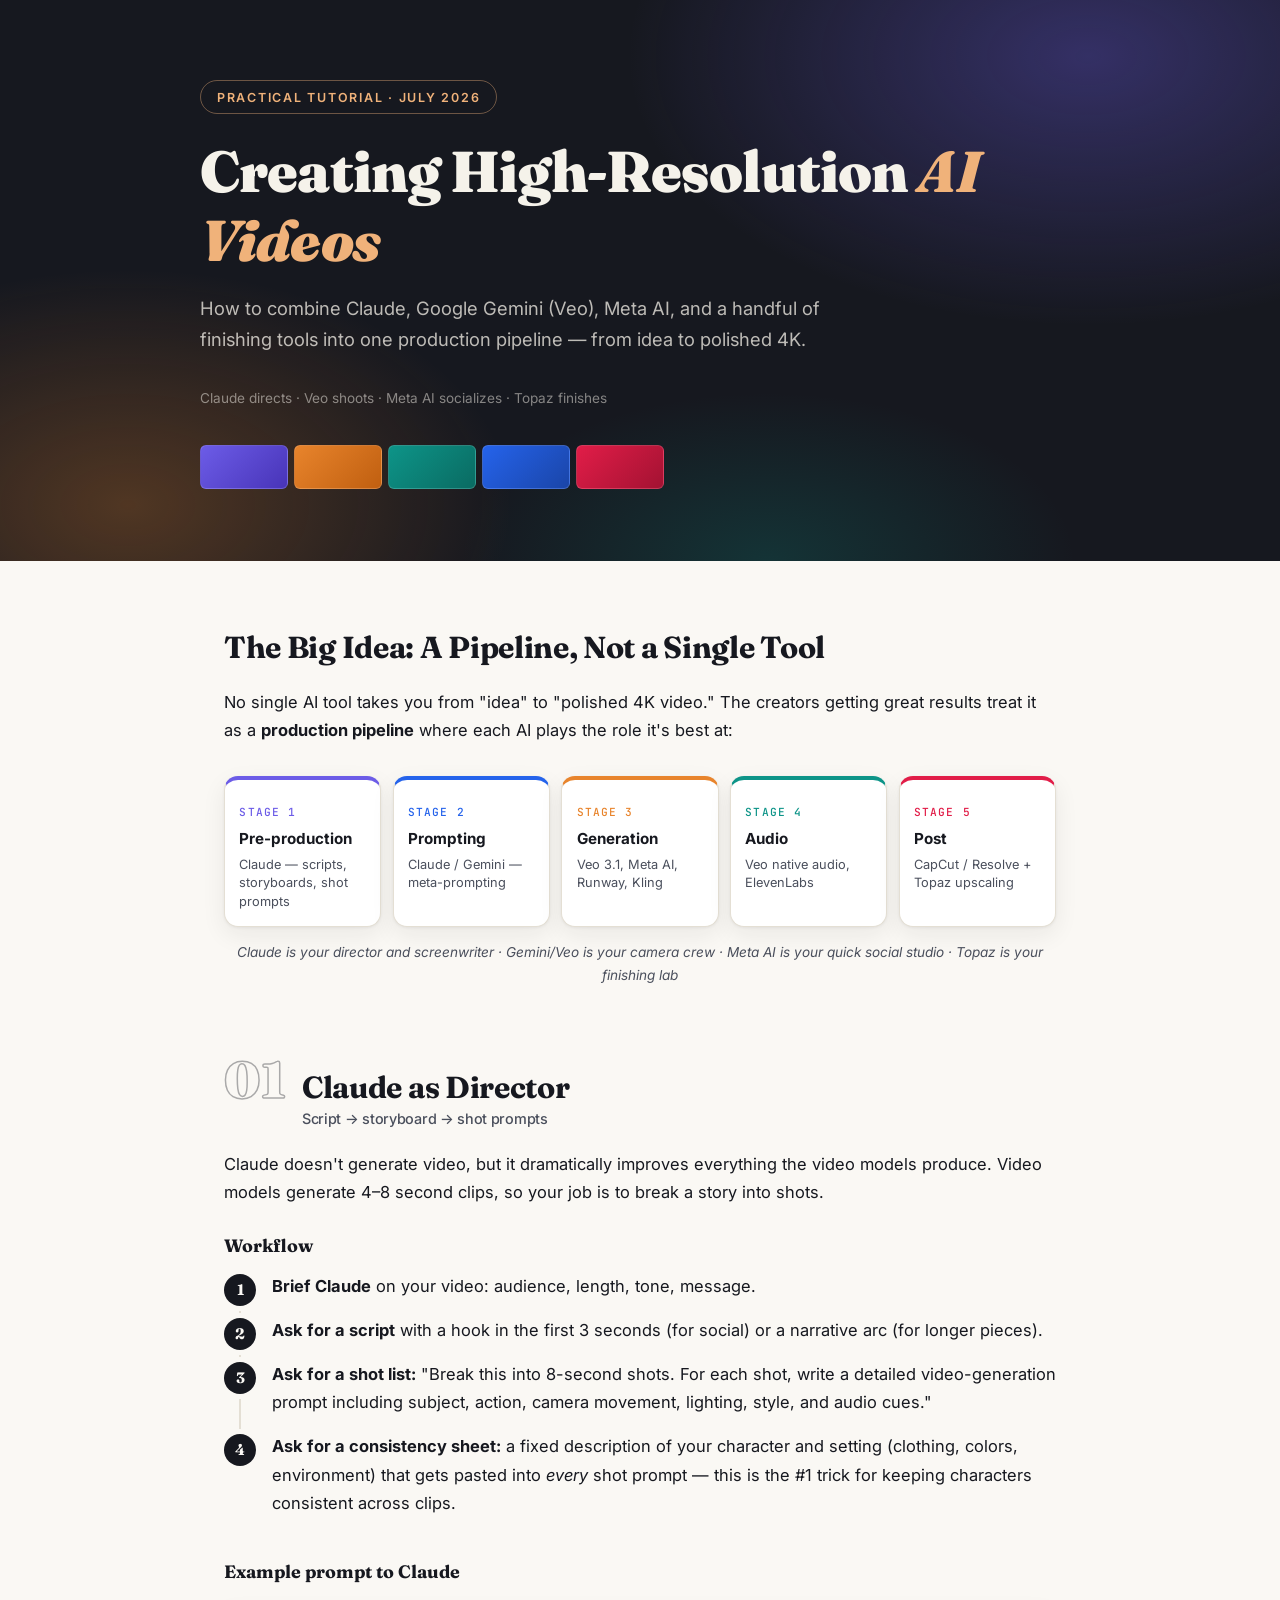
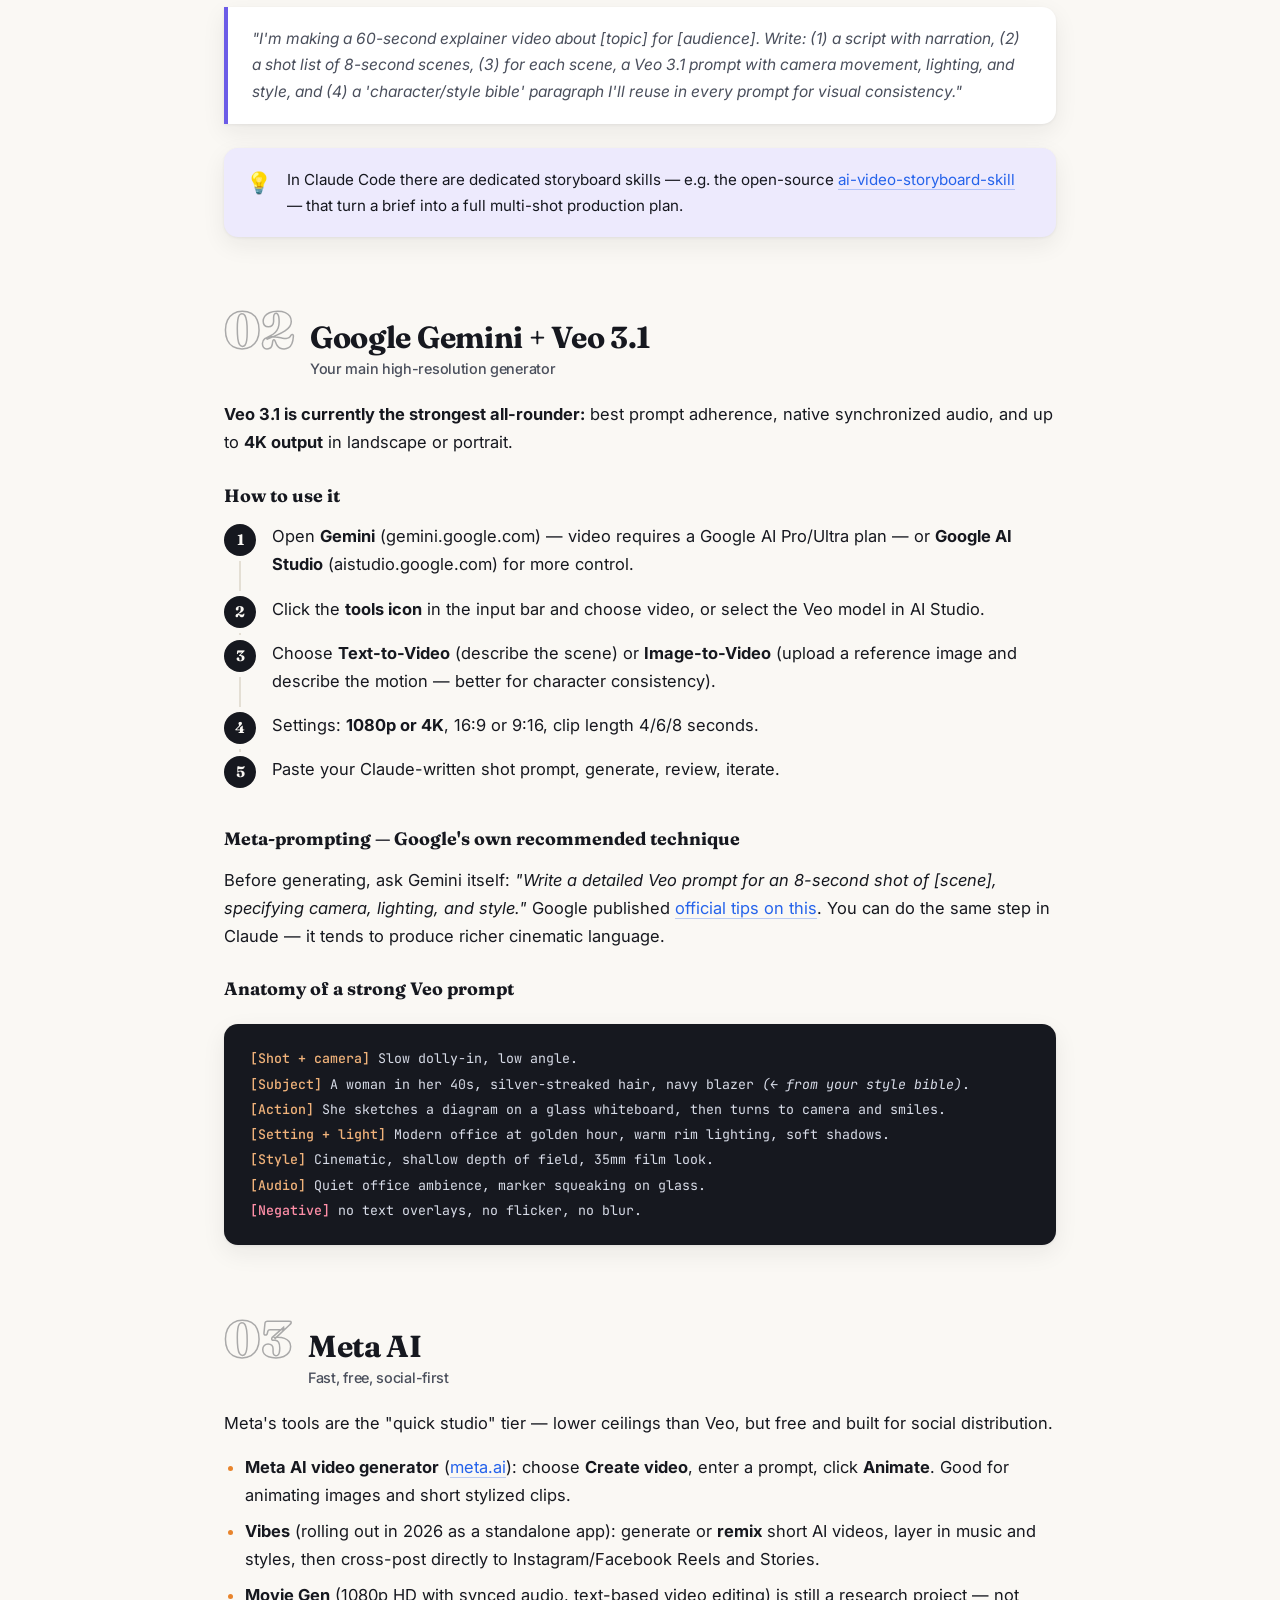
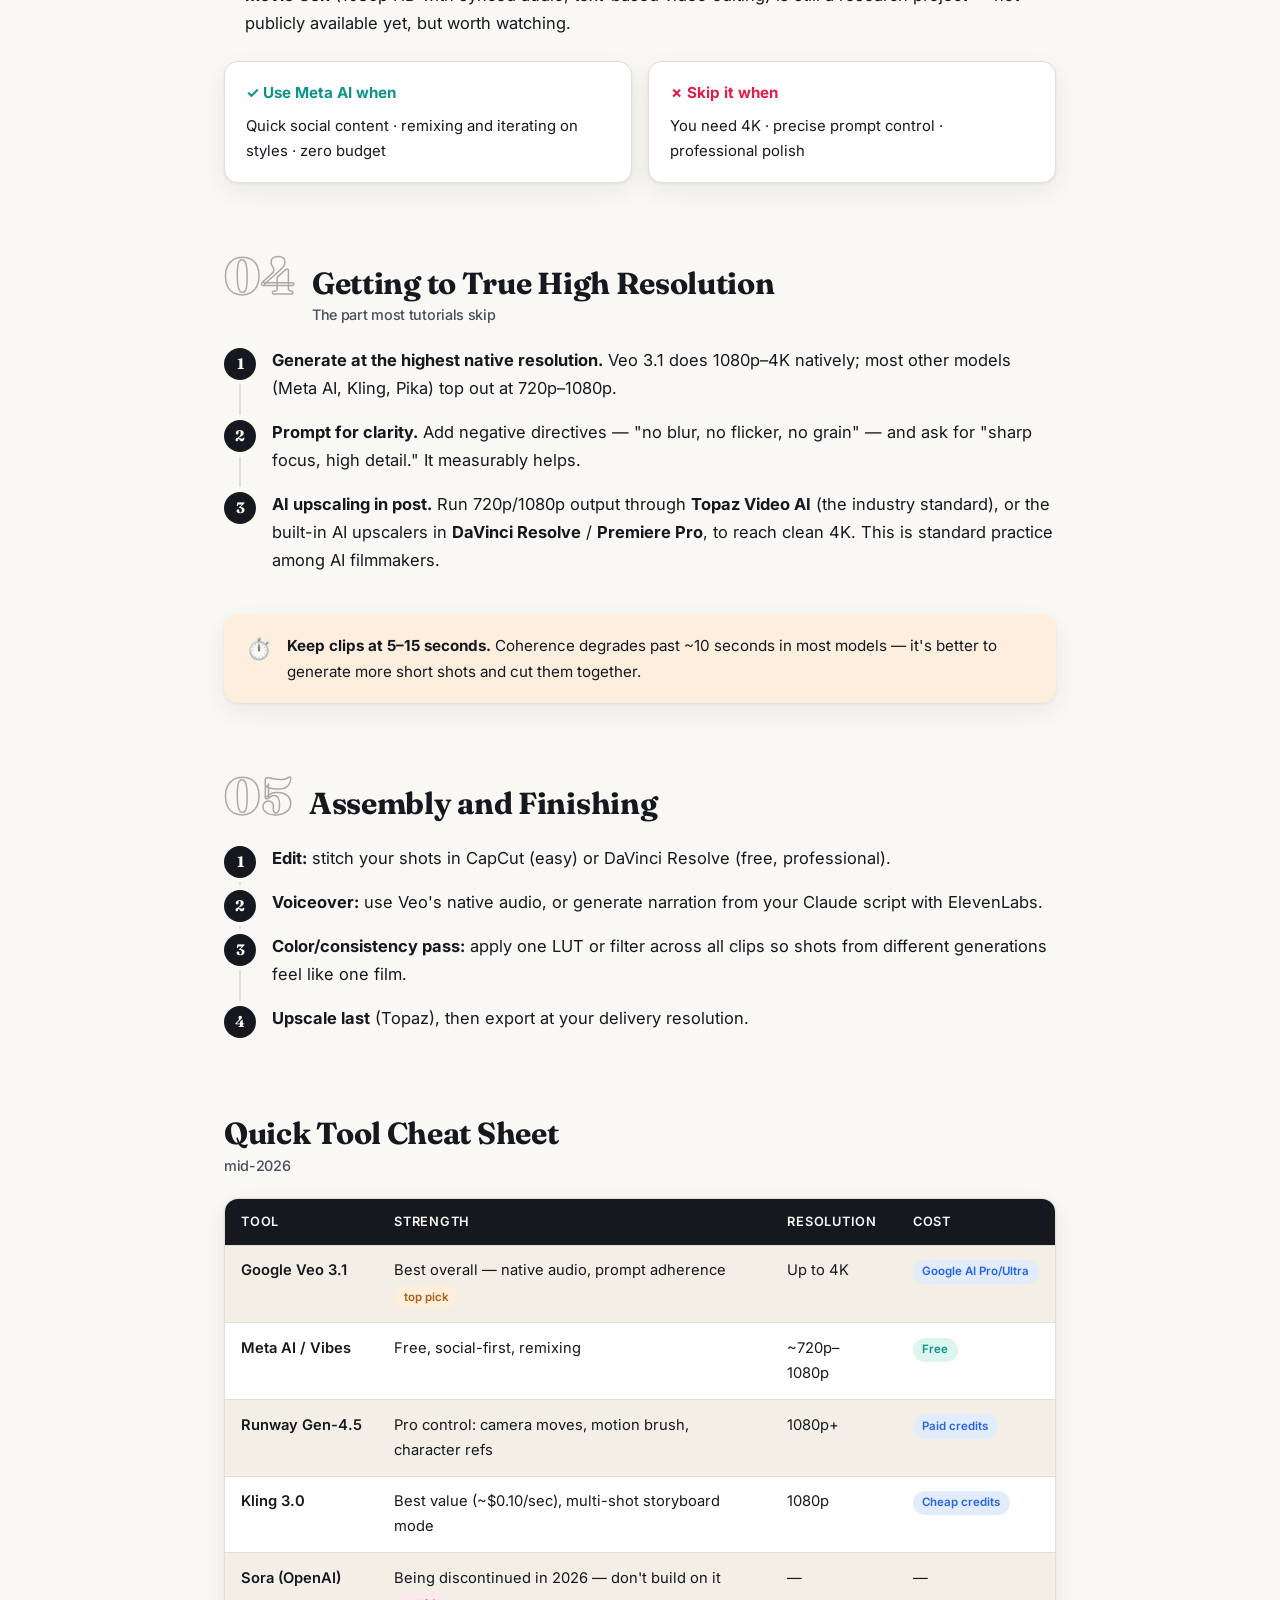
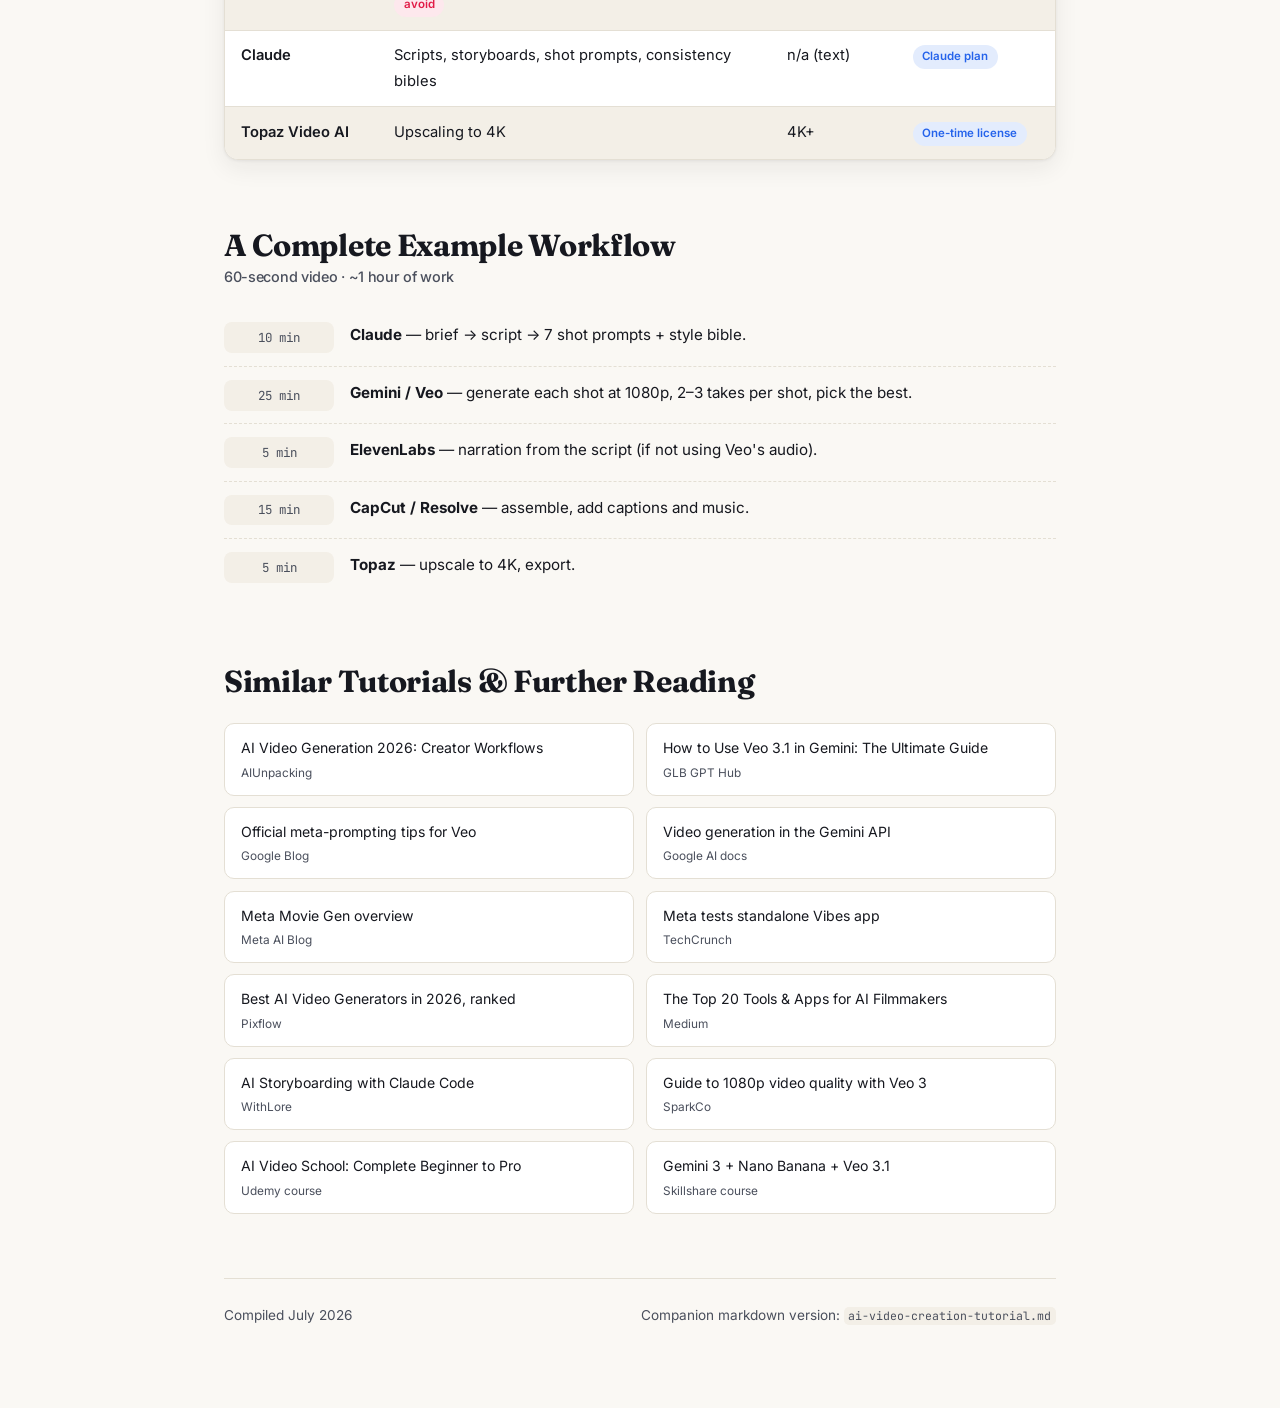
==== index.html @ 23eff568 "docs: add AI video creation tutorial site (styled HTML + markdown) Co-Authored-By: Claude Fable 5 <n" ====
<!DOCTYPE html>
<html lang="en">
<head>
<meta charset="UTF-8">
<meta name="viewport" content="width=device-width, initial-scale=1.0">
<title>Creating High-Resolution AI Videos — A Practical Tutorial</title>
<link rel="preconnect" href="https://fonts.googleapis.com">
<link rel="preconnect" href="https://fonts.gstatic.com" crossorigin>
<link href="https://fonts.googleapis.com/css2?family=Fraunces:opsz,wght@9..144,600;9..144,700;9..144,900&family=Inter:wght@400;500;600;700&family=JetBrains+Mono:wght@400;500&display=swap" rel="stylesheet">
<style>
  :root {
    --ink: #16181f;
    --ink-soft: #4a4f5c;
    --paper: #faf8f4;
    --paper-warm: #f3efe7;
    --card: #ffffff;
    --line: #e4dfd4;
    --amber: #e8842c;
    --amber-soft: #fdeedd;
    --violet: #6c5ce7;
    --violet-soft: #edeafd;
    --teal: #0d9488;
    --teal-soft: #dcf5f1;
    --rose: #e11d48;
    --rose-soft: #fde8ed;
    --blue: #2563eb;
    --blue-soft: #e3ecfd;
    --radius: 14px;
    --shadow: 0 1px 3px rgba(22,24,31,.06), 0 8px 24px rgba(22,24,31,.07);
  }
  * { box-sizing: border-box; }
  html { scroll-behavior: smooth; }
  body {
    margin: 0;
    font-family: "Inter", system-ui, sans-serif;
    background: var(--paper);
    color: var(--ink);
    line-height: 1.7;
    font-size: 16.5px;
  }
  h1, h2, h3 { font-family: "Fraunces", Georgia, serif; line-height: 1.2; }
  a { color: var(--blue); text-decoration: none; border-bottom: 1px solid rgba(37,99,235,.3); }
  a:hover { border-bottom-color: var(--blue); }

  /* ── Hero ─────────────────────────────── */
  .hero {
    background: var(--ink);
    color: #f5f2ea;
    padding: 5rem 1.5rem 4.5rem;
    position: relative;
    overflow: hidden;
  }
  .hero::before {
    content: "";
    position: absolute; inset: 0;
    background:
      radial-gradient(ellipse 60% 80% at 85% 10%, rgba(108,92,231,.35), transparent 60%),
      radial-gradient(ellipse 50% 70% at 10% 90%, rgba(232,132,44,.28), transparent 60%),
      radial-gradient(ellipse 40% 50% at 60% 100%, rgba(13,148,136,.22), transparent 60%);
  }
  .hero-inner { max-width: 880px; margin: 0 auto; position: relative; }
  .hero .kicker {
    display: inline-block;
    font-size: .78rem; font-weight: 600; letter-spacing: .14em; text-transform: uppercase;
    color: #f0b27a;
    border: 1px solid rgba(240,178,122,.4);
    border-radius: 999px;
    padding: .35rem 1rem;
    margin-bottom: 1.4rem;
  }
  .hero h1 {
    font-size: clamp(2.3rem, 5.5vw, 3.6rem);
    font-weight: 900;
    margin: 0 0 1.1rem;
    letter-spacing: -.015em;
  }
  .hero h1 em { font-style: italic; color: #f0b27a; }
  .hero .lede {
    font-size: 1.15rem;
    color: rgba(245,242,234,.75);
    max-width: 620px;
    margin: 0 0 2rem;
  }
  .hero .meta { font-size: .85rem; color: rgba(245,242,234,.5); }

  /* film strip decoration */
  .filmstrip {
    display: flex; gap: 6px; margin-top: 2.2rem;
  }
  .filmstrip span {
    height: 44px; flex: 1; max-width: 88px; border-radius: 6px;
    border: 1px solid rgba(255,255,255,.15);
  }
  .filmstrip span:nth-child(1) { background: linear-gradient(135deg,#6c5ce7,#4834b8); }
  .filmstrip span:nth-child(2) { background: linear-gradient(135deg,#e8842c,#c05f10); }
  .filmstrip span:nth-child(3) { background: linear-gradient(135deg,#0d9488,#0a6b62); }
  .filmstrip span:nth-child(4) { background: linear-gradient(135deg,#2563eb,#1a45a8); }
  .filmstrip span:nth-child(5) { background: linear-gradient(135deg,#e11d48,#a31232); }

  /* ── Layout ───────────────────────────── */
  .container { max-width: 880px; margin: 0 auto; padding: 0 1.5rem 5rem; }
  section { margin-top: 4.2rem; }

  .section-head { display: flex; align-items: baseline; gap: 1rem; margin-bottom: 1.4rem; }
  .stage-num {
    font-family: "Fraunces", serif;
    font-size: 3.2rem; font-weight: 900; line-height: 1;
    -webkit-text-stroke: 1.5px var(--ink);
    color: transparent;
    opacity: .35;
    flex-shrink: 0;
  }
  h2 { font-size: clamp(1.5rem, 3vw, 1.9rem); font-weight: 700; margin: 0; letter-spacing: -.01em; }
  h2 .tagline { display: block; font-family: "Inter"; font-size: .9rem; font-weight: 500; color: var(--ink-soft); margin-top: .3rem; }
  h3 { font-size: 1.12rem; font-weight: 700; margin: 1.8rem 0 .6rem; }

  /* ── Pipeline diagram ─────────────────── */
  .pipeline {
    display: grid;
    grid-template-columns: repeat(5, 1fr);
    gap: .7rem;
    margin: 2rem 0 .8rem;
  }
  .pipe-step {
    background: var(--card);
    border: 1px solid var(--line);
    border-radius: var(--radius);
    padding: 1rem .9rem .9rem;
    box-shadow: var(--shadow);
    position: relative;
    border-top: 4px solid var(--c, var(--violet));
  }
  .pipe-step .n {
    font-family: "JetBrains Mono", monospace;
    font-size: .7rem; font-weight: 500;
    color: var(--c); letter-spacing: .1em;
  }
  .pipe-step .t { font-weight: 700; font-size: .95rem; margin: .15rem 0 .25rem; }
  .pipe-step .d { font-size: .8rem; color: var(--ink-soft); line-height: 1.45; }
  .pipe-caption { text-align: center; font-size: .85rem; color: var(--ink-soft); font-style: italic; }
  @media (max-width: 720px) { .pipeline { grid-template-columns: 1fr 1fr; } }

  /* ── Cards & callouts ─────────────────── */
  .callout {
    border-radius: var(--radius);
    padding: 1.15rem 1.4rem;
    margin: 1.5rem 0;
    display: flex; gap: .9rem;
    box-shadow: var(--shadow);
  }
  .callout .icon { font-size: 1.3rem; line-height: 1.5; }
  .callout p { margin: 0; font-size: .95rem; }
  .callout.tip   { background: var(--amber-soft); }
  .callout.warn  { background: var(--rose-soft); }
  .callout.idea  { background: var(--violet-soft); }

  blockquote {
    margin: 1.5rem 0;
    padding: 1.2rem 1.5rem;
    background: var(--card);
    border-left: 4px solid var(--violet);
    border-radius: 0 var(--radius) var(--radius) 0;
    box-shadow: var(--shadow);
    font-style: italic;
    color: var(--ink-soft);
    font-size: .97rem;
  }

  ol.steps { counter-reset: step; list-style: none; padding: 0; margin: 1rem 0; }
  ol.steps > li {
    counter-increment: step;
    position: relative;
    padding: 0 0 1rem 3rem;
    margin: 0;
  }
  ol.steps > li::before {
    content: counter(step);
    position: absolute; left: 0; top: .1rem;
    width: 2rem; height: 2rem;
    border-radius: 50%;
    background: var(--ink); color: var(--paper);
    font-family: "Fraunces", serif; font-weight: 700; font-size: .95rem;
    display: flex; align-items: center; justify-content: center;
  }
  ol.steps > li:not(:last-child)::after {
    content: "";
    position: absolute; left: calc(1rem - 1px); top: 2.4rem; bottom: .2rem;
    width: 2px; background: var(--line);
  }

  ul { padding-left: 1.3rem; }
  ul li { margin-bottom: .5rem; }
  li::marker { color: var(--amber); }

  /* ── Prompt anatomy block ─────────────── */
  .prompt-block {
    background: var(--ink);
    border-radius: var(--radius);
    padding: 1.4rem 1.6rem;
    margin: 1.5rem 0;
    box-shadow: var(--shadow);
    overflow-x: auto;
  }
  .prompt-block .row {
    font-family: "JetBrains Mono", monospace;
    font-size: .83rem;
    line-height: 1.9;
    color: #d8dce8;
    white-space: nowrap;
  }
  .prompt-block .label { color: #f0b27a; font-weight: 500; }
  .prompt-block .neg .label { color: #ff8fa8; }

  /* ── Tables ───────────────────────────── */
  .table-wrap {
    background: var(--card);
    border: 1px solid var(--line);
    border-radius: var(--radius);
    box-shadow: var(--shadow);
    overflow: hidden;
    overflow-x: auto;
    margin: 1.5rem 0;
  }
  table { width: 100%; border-collapse: collapse; font-size: .92rem; }
  th {
    background: var(--ink); color: var(--paper);
    text-align: left; padding: .75rem 1rem;
    font-weight: 600; font-size: .8rem;
    letter-spacing: .06em; text-transform: uppercase;
  }
  td { padding: .8rem 1rem; border-top: 1px solid var(--line); vertical-align: top; }
  tr:nth-child(even) td { background: var(--paper-warm); }
  td.tool { font-weight: 600; white-space: nowrap; }
  .badge {
    display: inline-block;
    font-size: .72rem; font-weight: 600;
    padding: .15rem .6rem; border-radius: 999px;
    white-space: nowrap;
  }
  .badge.free  { background: var(--teal-soft); color: var(--teal); }
  .badge.paid  { background: var(--blue-soft); color: var(--blue); }
  .badge.warn  { background: var(--rose-soft); color: var(--rose); }
  .badge.hero-b{ background: var(--amber-soft); color: #b05e12; }

  /* ── Two-column when/when-not ─────────── */
  .split { display: grid; grid-template-columns: 1fr 1fr; gap: 1rem; margin: 1.5rem 0; }
  .split .half {
    background: var(--card); border: 1px solid var(--line);
    border-radius: var(--radius); padding: 1.1rem 1.3rem;
    box-shadow: var(--shadow); font-size: .93rem;
  }
  .split .half h4 { margin: 0 0 .5rem; font-size: .95rem; }
  .split .yes h4 { color: var(--teal); }
  .split .no h4 { color: var(--rose); }
  @media (max-width: 600px) { .split { grid-template-columns: 1fr; } }

  /* ── Timeline (example workflow) ──────── */
  .timeline { margin: 1.5rem 0; }
  .timeline .t-row {
    display: grid; grid-template-columns: 110px 1fr; gap: 1rem;
    align-items: start;
    padding: .8rem 0;
    border-bottom: 1px dashed var(--line);
  }
  .timeline .t-row:last-child { border-bottom: none; }
  .timeline .t-time {
    font-family: "JetBrains Mono", monospace;
    font-size: .78rem; color: var(--ink-soft);
    background: var(--paper-warm);
    border-radius: 8px; padding: .3rem .6rem;
    text-align: center;
  }
  .timeline .t-body strong { color: var(--ink); }
  .timeline .t-body { font-size: .95rem; }

  /* ── Reading list ─────────────────────── */
  .reading { display: grid; grid-template-columns: 1fr 1fr; gap: .7rem; padding: 0; list-style: none; margin: 1.5rem 0 0; }
  .reading li { margin: 0; }
  .reading a {
    display: block;
    background: var(--card); border: 1px solid var(--line);
    border-radius: 10px; padding: .75rem 1rem;
    font-size: .88rem; color: var(--ink);
    border-bottom: 1px solid var(--line);
    transition: border-color .15s, transform .15s;
  }
  .reading a:hover { border-color: var(--amber); transform: translateY(-1px); }
  .reading a .src { display: block; font-size: .74rem; color: var(--ink-soft); margin-top: .15rem; }
  @media (max-width: 600px) { .reading { grid-template-columns: 1fr; } }

  footer {
    margin-top: 4rem; padding-top: 1.6rem;
    border-top: 1px solid var(--line);
    font-size: .85rem; color: var(--ink-soft);
    display: flex; justify-content: space-between; flex-wrap: wrap; gap: .5rem;
  }
  code { font-family: "JetBrains Mono", monospace; font-size: .85em; background: var(--paper-warm); padding: .1em .4em; border-radius: 5px; }
</style>
</head>
<body>

<header class="hero">
  <div class="hero-inner">
    <span class="kicker">Practical Tutorial · July 2026</span>
    <h1>Creating High-Resolution <em>AI Videos</em></h1>
    <p class="lede">How to combine Claude, Google Gemini (Veo), Meta AI, and a handful of finishing tools into one production pipeline — from idea to polished 4K.</p>
    <p class="meta">Claude directs · Veo shoots · Meta AI socializes · Topaz finishes</p>
    <div class="filmstrip" aria-hidden="true"><span></span><span></span><span></span><span></span><span></span></div>
  </div>
</header>

<div class="container">

<section>
  <div class="section-head">
    <h2>The Big Idea: A Pipeline, Not a Single Tool</h2>
  </div>
  <p>No single AI tool takes you from "idea" to "polished 4K video." The creators getting great results treat it as a <strong>production pipeline</strong> where each AI plays the role it's best at:</p>

  <div class="pipeline">
    <div class="pipe-step" style="--c:var(--violet)">
      <span class="n">STAGE 1</span>
      <div class="t">Pre-production</div>
      <div class="d">Claude — scripts, storyboards, shot prompts</div>
    </div>
    <div class="pipe-step" style="--c:var(--blue)">
      <span class="n">STAGE 2</span>
      <div class="t">Prompting</div>
      <div class="d">Claude / Gemini — meta-prompting</div>
    </div>
    <div class="pipe-step" style="--c:var(--amber)">
      <span class="n">STAGE 3</span>
      <div class="t">Generation</div>
      <div class="d">Veo 3.1, Meta AI, Runway, Kling</div>
    </div>
    <div class="pipe-step" style="--c:var(--teal)">
      <span class="n">STAGE 4</span>
      <div class="t">Audio</div>
      <div class="d">Veo native audio, ElevenLabs</div>
    </div>
    <div class="pipe-step" style="--c:var(--rose)">
      <span class="n">STAGE 5</span>
      <div class="t">Post</div>
      <div class="d">CapCut / Resolve + Topaz upscaling</div>
    </div>
  </div>
  <p class="pipe-caption">Claude is your director and screenwriter · Gemini/Veo is your camera crew · Meta AI is your quick social studio · Topaz is your finishing lab</p>
</section>

<section>
  <div class="section-head">
    <span class="stage-num">01</span>
    <h2>Claude as Director
      <span class="tagline">Script → storyboard → shot prompts</span>
    </h2>
  </div>
  <p>Claude doesn't generate video, but it dramatically improves everything the video models produce. Video models generate 4–8&nbsp;second clips, so your job is to break a story into shots.</p>

  <h3>Workflow</h3>
  <ol class="steps">
    <li><strong>Brief Claude</strong> on your video: audience, length, tone, message.</li>
    <li><strong>Ask for a script</strong> with a hook in the first 3 seconds (for social) or a narrative arc (for longer pieces).</li>
    <li><strong>Ask for a shot list:</strong> "Break this into 8-second shots. For each shot, write a detailed video-generation prompt including subject, action, camera movement, lighting, style, and audio cues."</li>
    <li><strong>Ask for a consistency sheet:</strong> a fixed description of your character and setting (clothing, colors, environment) that gets pasted into <em>every</em> shot prompt — this is the #1 trick for keeping characters consistent across clips.</li>
  </ol>

  <h3>Example prompt to Claude</h3>
  <blockquote>"I'm making a 60-second explainer video about [topic] for [audience]. Write: (1) a script with narration, (2) a shot list of 8-second scenes, (3) for each scene, a Veo 3.1 prompt with camera movement, lighting, and style, and (4) a 'character/style bible' paragraph I'll reuse in every prompt for visual consistency."</blockquote>

  <div class="callout idea">
    <span class="icon">💡</span>
    <p>In Claude Code there are dedicated storyboard skills — e.g. the open-source <a href="https://github.com/aicontentskills/ai-video-storyboard-skill">ai-video-storyboard-skill</a> — that turn a brief into a full multi-shot production plan.</p>
  </div>
</section>

<section>
  <div class="section-head">
    <span class="stage-num">02</span>
    <h2>Google Gemini + Veo&nbsp;3.1
      <span class="tagline">Your main high-resolution generator</span>
    </h2>
  </div>
  <p><strong>Veo 3.1 is currently the strongest all-rounder:</strong> best prompt adherence, native synchronized audio, and up to <strong>4K output</strong> in landscape or portrait.</p>

  <h3>How to use it</h3>
  <ol class="steps">
    <li>Open <strong>Gemini</strong> (gemini.google.com) — video requires a Google AI Pro/Ultra plan — or <strong>Google AI Studio</strong> (aistudio.google.com) for more control.</li>
    <li>Click the <strong>tools icon</strong> in the input bar and choose video, or select the Veo model in AI Studio.</li>
    <li>Choose <strong>Text-to-Video</strong> (describe the scene) or <strong>Image-to-Video</strong> (upload a reference image and describe the motion — better for character consistency).</li>
    <li>Settings: <strong>1080p or 4K</strong>, 16:9 or 9:16, clip length 4/6/8 seconds.</li>
    <li>Paste your Claude-written shot prompt, generate, review, iterate.</li>
  </ol>

  <h3>Meta-prompting — Google's own recommended technique</h3>
  <p>Before generating, ask Gemini itself: <em>"Write a detailed Veo prompt for an 8-second shot of [scene], specifying camera, lighting, and style."</em> Google published <a href="https://blog.google/products-and-platforms/products/gemini/meta-prompting-veo-gemini-tips/">official tips on this</a>. You can do the same step in Claude — it tends to produce richer cinematic language.</p>

  <h3>Anatomy of a strong Veo prompt</h3>
  <div class="prompt-block">
    <div class="row"><span class="label">[Shot + camera]</span>  Slow dolly-in, low angle.</div>
    <div class="row"><span class="label">[Subject]</span>        A woman in her 40s, silver-streaked hair, navy blazer <em>(← from your style bible)</em>.</div>
    <div class="row"><span class="label">[Action]</span>         She sketches a diagram on a glass whiteboard, then turns to camera and smiles.</div>
    <div class="row"><span class="label">[Setting + light]</span> Modern office at golden hour, warm rim lighting, soft shadows.</div>
    <div class="row"><span class="label">[Style]</span>          Cinematic, shallow depth of field, 35mm film look.</div>
    <div class="row"><span class="label">[Audio]</span>          Quiet office ambience, marker squeaking on glass.</div>
    <div class="row neg"><span class="label">[Negative]</span>       no text overlays, no flicker, no blur.</div>
  </div>
</section>

<section>
  <div class="section-head">
    <span class="stage-num">03</span>
    <h2>Meta AI
      <span class="tagline">Fast, free, social-first</span>
    </h2>
  </div>
  <p>Meta's tools are the "quick studio" tier — lower ceilings than Veo, but free and built for social distribution.</p>
  <ul>
    <li><strong>Meta AI video generator</strong> (<a href="https://www.meta.ai/ai-video-generator">meta.ai</a>): choose <strong>Create video</strong>, enter a prompt, click <strong>Animate</strong>. Good for animating images and short stylized clips.</li>
    <li><strong>Vibes</strong> (rolling out in 2026 as a standalone app): generate or <strong>remix</strong> short AI videos, layer in music and styles, then cross-post directly to Instagram/Facebook Reels and Stories.</li>
    <li><strong>Movie Gen</strong> (1080p HD with synced audio, text-based video editing) is still a research project — not publicly available yet, but worth watching.</li>
  </ul>

  <div class="split">
    <div class="half yes">
      <h4>✓ Use Meta AI when</h4>
      Quick social content · remixing and iterating on styles · zero budget
    </div>
    <div class="half no">
      <h4>✗ Skip it when</h4>
      You need 4K · precise prompt control · professional polish
    </div>
  </div>
</section>

<section>
  <div class="section-head">
    <span class="stage-num">04</span>
    <h2>Getting to True High Resolution
      <span class="tagline">The part most tutorials skip</span>
    </h2>
  </div>
  <ol class="steps">
    <li><strong>Generate at the highest native resolution.</strong> Veo 3.1 does 1080p–4K natively; most other models (Meta AI, Kling, Pika) top out at 720p–1080p.</li>
    <li><strong>Prompt for clarity.</strong> Add negative directives — "no blur, no flicker, no grain" — and ask for "sharp focus, high detail." It measurably helps.</li>
    <li><strong>AI upscaling in post.</strong> Run 720p/1080p output through <strong>Topaz Video AI</strong> (the industry standard), or the built-in AI upscalers in <strong>DaVinci Resolve</strong> / <strong>Premiere Pro</strong>, to reach clean 4K. This is standard practice among AI filmmakers.</li>
  </ol>
  <div class="callout tip">
    <span class="icon">⏱️</span>
    <p><strong>Keep clips at 5–15 seconds.</strong> Coherence degrades past ~10 seconds in most models — it's better to generate more short shots and cut them together.</p>
  </div>
</section>

<section>
  <div class="section-head">
    <span class="stage-num">05</span>
    <h2>Assembly and Finishing</h2>
  </div>
  <ol class="steps">
    <li><strong>Edit:</strong> stitch your shots in CapCut (easy) or DaVinci Resolve (free, professional).</li>
    <li><strong>Voiceover:</strong> use Veo's native audio, or generate narration from your Claude script with ElevenLabs.</li>
    <li><strong>Color/consistency pass:</strong> apply one LUT or filter across all clips so shots from different generations feel like one film.</li>
    <li><strong>Upscale last</strong> (Topaz), then export at your delivery resolution.</li>
  </ol>
</section>

<section>
  <div class="section-head">
    <h2>Quick Tool Cheat Sheet <span class="tagline">mid-2026</span></h2>
  </div>
  <div class="table-wrap">
    <table>
      <tr><th>Tool</th><th>Strength</th><th>Resolution</th><th>Cost</th></tr>
      <tr>
        <td class="tool">Google Veo 3.1</td>
        <td>Best overall — native audio, prompt adherence <span class="badge hero-b">top pick</span></td>
        <td>Up to 4K</td>
        <td><span class="badge paid">Google AI Pro/Ultra</span></td>
      </tr>
      <tr>
        <td class="tool">Meta AI / Vibes</td>
        <td>Free, social-first, remixing</td>
        <td>~720p–1080p</td>
        <td><span class="badge free">Free</span></td>
      </tr>
      <tr>
        <td class="tool">Runway Gen-4.5</td>
        <td>Pro control: camera moves, motion brush, character refs</td>
        <td>1080p+</td>
        <td><span class="badge paid">Paid credits</span></td>
      </tr>
      <tr>
        <td class="tool">Kling 3.0</td>
        <td>Best value (~$0.10/sec), multi-shot storyboard mode</td>
        <td>1080p</td>
        <td><span class="badge paid">Cheap credits</span></td>
      </tr>
      <tr>
        <td class="tool">Sora (OpenAI)</td>
        <td>Being discontinued in 2026 — don't build on it <span class="badge warn">avoid</span></td>
        <td>—</td>
        <td>—</td>
      </tr>
      <tr>
        <td class="tool">Claude</td>
        <td>Scripts, storyboards, shot prompts, consistency bibles</td>
        <td>n/a (text)</td>
        <td><span class="badge paid">Claude plan</span></td>
      </tr>
      <tr>
        <td class="tool">Topaz Video AI</td>
        <td>Upscaling to 4K</td>
        <td>4K+</td>
        <td><span class="badge paid">One-time license</span></td>
      </tr>
    </table>
  </div>
</section>

<section>
  <div class="section-head">
    <h2>A Complete Example Workflow <span class="tagline">60-second video · ~1 hour of work</span></h2>
  </div>
  <div class="timeline">
    <div class="t-row">
      <span class="t-time">10 min</span>
      <div class="t-body"><strong>Claude</strong> — brief → script → 7 shot prompts + style bible.</div>
    </div>
    <div class="t-row">
      <span class="t-time">25 min</span>
      <div class="t-body"><strong>Gemini / Veo</strong> — generate each shot at 1080p, 2–3 takes per shot, pick the best.</div>
    </div>
    <div class="t-row">
      <span class="t-time">5 min</span>
      <div class="t-body"><strong>ElevenLabs</strong> — narration from the script (if not using Veo's audio).</div>
    </div>
    <div class="t-row">
      <span class="t-time">15 min</span>
      <div class="t-body"><strong>CapCut / Resolve</strong> — assemble, add captions and music.</div>
    </div>
    <div class="t-row">
      <span class="t-time">5 min</span>
      <div class="t-body"><strong>Topaz</strong> — upscale to 4K, export.</div>
    </div>
  </div>
</section>

<section>
  <div class="section-head">
    <h2>Similar Tutorials &amp; Further Reading</h2>
  </div>
  <ul class="reading">
    <li><a href="https://aiunpacking.com/guides/ai-video-generation-sora-runway-kling-veo/">AI Video Generation 2026: Creator Workflows<span class="src">AIUnpacking</span></a></li>
    <li><a href="https://www.glbgpt.com/hub/how-to-use-veo-3-1-in-gemini/">How to Use Veo 3.1 in Gemini: The Ultimate Guide<span class="src">GLB GPT Hub</span></a></li>
    <li><a href="https://blog.google/products-and-platforms/products/gemini/meta-prompting-veo-gemini-tips/">Official meta-prompting tips for Veo<span class="src">Google Blog</span></a></li>
    <li><a href="https://ai.google.dev/gemini-api/docs/video">Video generation in the Gemini API<span class="src">Google AI docs</span></a></li>
    <li><a href="https://ai.meta.com/blog/movie-gen-media-foundation-models-generative-ai-video/">Meta Movie Gen overview<span class="src">Meta AI Blog</span></a></li>
    <li><a href="https://techcrunch.com/2026/02/05/meta-tests-a-standalone-app-for-its-ai-generated-vibes-videos/">Meta tests standalone Vibes app<span class="src">TechCrunch</span></a></li>
    <li><a href="https://pixflow.net/blog/best-ai-video-generator/">Best AI Video Generators in 2026, ranked<span class="src">Pixflow</span></a></li>
    <li><a href="https://russellsapalmer.medium.com/the-top-20-tools-apps-for-ai-filmmakers-1727e269c0eb">The Top 20 Tools &amp; Apps for AI Filmmakers<span class="src">Medium</span></a></li>
    <li><a href="https://www.withlore.co/blog/ai-storyboarding-with-claude-code/">AI Storyboarding with Claude Code<span class="src">WithLore</span></a></li>
    <li><a href="https://sparkco.ai/blog/guide-to-1080p-video-quality-with-gemini-veo-3">Guide to 1080p video quality with Veo 3<span class="src">SparkCo</span></a></li>
    <li><a href="https://www.udemy.com/course/ai-video-school/">AI Video School: Complete Beginner to Pro<span class="src">Udemy course</span></a></li>
    <li><a href="https://www.skillshare.com/en/classes/gemini-3-nano-banana-veo-3-1-master-ai-video-creation/1955529291">Gemini 3 + Nano Banana + Veo 3.1<span class="src">Skillshare course</span></a></li>
  </ul>
</section>

<footer>
  <span>Compiled July 2026</span>
  <span>Companion markdown version: <code>ai-video-creation-tutorial.md</code></span>
</footer>

</div>
</body>
</html>
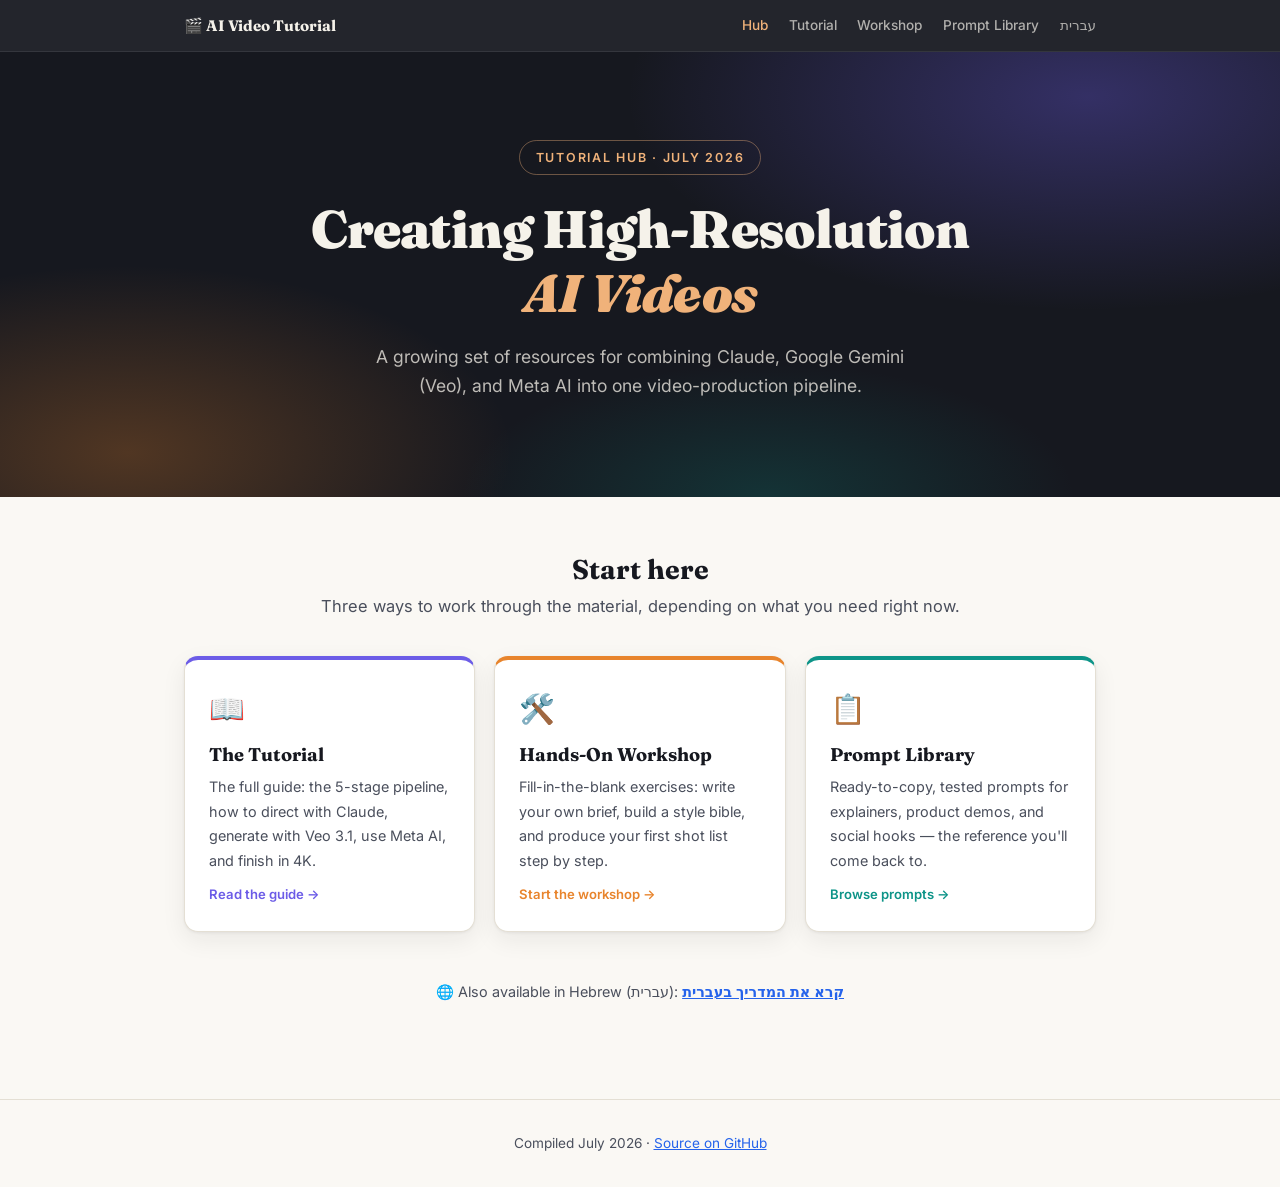
==== commit a23be1e0: "feat: expand into a tutorial hub - workshop, prompt library, Hebrew translation, OG assets - Split t" ====
--- a/index.html
+++ b/index.html
@@ -3,7 +3,15 @@
 <head>
 <meta charset="UTF-8">
 <meta name="viewport" content="width=device-width, initial-scale=1.0">
-<title>Creating High-Resolution AI Videos — A Practical Tutorial</title>
+<title>AI Video Tutorial Hub — High-Resolution AI Video Creation</title>
+<meta name="description" content="A tutorial hub for creating high-resolution AI videos with Claude, Google Gemini (Veo), and Meta AI: guide, hands-on workshop, and prompt library.">
+<meta property="og:title" content="AI Video Tutorial Hub">
+<meta property="og:description" content="Guide, workshop, and prompt library for creating high-resolution AI videos with Claude, Gemini/Veo, and Meta AI.">
+<meta property="og:type" content="website">
+<meta property="og:image" content="https://dwolfpack.github.io/ai-video-tutorial/assets/og-image.svg">
+<meta property="og:url" content="https://dwolfpack.github.io/ai-video-tutorial/">
+<meta name="twitter:card" content="summary_large_image">
+<link rel="icon" href="assets/favicon.svg" type="image/svg+xml">
 <link rel="preconnect" href="https://fonts.googleapis.com">
 <link rel="preconnect" href="https://fonts.gstatic.com" crossorigin>
 <link href="https://fonts.googleapis.com/css2?family=Fraunces:opsz,wght@9..144,600;9..144,700;9..144,900&family=Inter:wght@400;500;600;700&family=JetBrains+Mono:wght@400;500&display=swap" rel="stylesheet">
@@ -29,7 +37,6 @@
     --shadow: 0 1px 3px rgba(22,24,31,.06), 0 8px 24px rgba(22,24,31,.07);
   }
   * { box-sizing: border-box; }
-  html { scroll-behavior: smooth; }
   body {
     margin: 0;
     font-family: "Inter", system-ui, sans-serif;
@@ -39,536 +46,130 @@
     font-size: 16.5px;
   }
   h1, h2, h3 { font-family: "Fraunces", Georgia, serif; line-height: 1.2; }
-  a { color: var(--blue); text-decoration: none; border-bottom: 1px solid rgba(37,99,235,.3); }
-  a:hover { border-bottom-color: var(--blue); }
+  a { color: var(--blue); }
 
-  /* ── Hero ─────────────────────────────── */
+  .site-nav {
+    background: rgba(22,24,31,.94);
+    position: sticky; top: 0; z-index: 50;
+    border-bottom: 1px solid rgba(255,255,255,.08);
+  }
+  .site-nav-inner {
+    max-width: 960px; margin: 0 auto; padding: .8rem 1.5rem;
+    display: flex; justify-content: space-between; align-items: center;
+    flex-wrap: wrap; gap: .6rem;
+  }
+  .site-nav .brand { color: #f5f2ea; font-family: "Fraunces", serif; font-weight: 700; font-size: .95rem; text-decoration:none; }
+  .site-nav .links { display: flex; gap: 1.3rem; flex-wrap: wrap; }
+  .site-nav .links a { color: rgba(245,242,234,.68); text-decoration: none; font-size: .85rem; font-weight: 500; }
+  .site-nav .links a:hover, .site-nav .links a.active { color: #f0b27a; }
+
   .hero {
-    background: var(--ink);
-    color: #f5f2ea;
-    padding: 5rem 1.5rem 4.5rem;
-    position: relative;
-    overflow: hidden;
+    background: var(--ink); color: #f5f2ea;
+    padding: 5.5rem 1.5rem 5rem; position: relative; overflow: hidden; text-align: center;
   }
   .hero::before {
-    content: "";
-    position: absolute; inset: 0;
+    content: ""; position: absolute; inset: 0;
     background:
       radial-gradient(ellipse 60% 80% at 85% 10%, rgba(108,92,231,.35), transparent 60%),
       radial-gradient(ellipse 50% 70% at 10% 90%, rgba(232,132,44,.28), transparent 60%),
       radial-gradient(ellipse 40% 50% at 60% 100%, rgba(13,148,136,.22), transparent 60%);
   }
-  .hero-inner { max-width: 880px; margin: 0 auto; position: relative; }
+  .hero-inner { max-width: 720px; margin: 0 auto; position: relative; }
   .hero .kicker {
-    display: inline-block;
-    font-size: .78rem; font-weight: 600; letter-spacing: .14em; text-transform: uppercase;
-    color: #f0b27a;
-    border: 1px solid rgba(240,178,122,.4);
-    border-radius: 999px;
-    padding: .35rem 1rem;
-    margin-bottom: 1.4rem;
+    display: inline-block; font-size: .78rem; font-weight: 600; letter-spacing: .14em; text-transform: uppercase;
+    color: #f0b27a; border: 1px solid rgba(240,178,122,.4); border-radius: 999px; padding: .35rem 1rem; margin-bottom: 1.4rem;
   }
-  .hero h1 {
-    font-size: clamp(2.3rem, 5.5vw, 3.6rem);
-    font-weight: 900;
-    margin: 0 0 1.1rem;
-    letter-spacing: -.015em;
+  .hero h1 { font-size: clamp(2.2rem, 5.5vw, 3.3rem); font-weight: 900; margin: 0 0 1.1rem; letter-spacing: -.015em; }
+  .hero h1 em { font-style: italic; color: #f0b27a; }
+  .hero .lede { font-size: 1.1rem; color: rgba(245,242,234,.75); max-width: 560px; margin: 0 auto 1rem; }
+
+  .container { max-width: 960px; margin: 0 auto; padding: 3.5rem 1.5rem 5rem; }
+  .section-title { text-align: center; margin-bottom: 2.2rem; }
+  .section-title h2 { font-size: 1.7rem; margin: 0 0 .4rem; }
+  .section-title p { color: var(--ink-soft); margin: 0; }
+
+  .cards { display: grid; grid-template-columns: repeat(3, 1fr); gap: 1.2rem; }
+  .card {
+    background: var(--card); border: 1px solid var(--line); border-radius: var(--radius);
+    padding: 1.6rem 1.5rem; box-shadow: var(--shadow); text-decoration: none; color: var(--ink);
+    display: flex; flex-direction: column; gap: .6rem;
+    border-top: 4px solid var(--c, var(--violet));
+    transition: transform .15s;
   }
-  .hero h1 em { font-style: italic; color: #f0b27a; }
-  .hero .lede {
-    font-size: 1.15rem;
-    color: rgba(245,242,234,.75);
-    max-width: 620px;
-    margin: 0 0 2rem;
+  .card:hover { transform: translateY(-3px); }
+  .card .emoji { font-size: 1.8rem; }
+  .card h3 { margin: 0; font-size: 1.15rem; }
+  .card p { margin: 0; font-size: .9rem; color: var(--ink-soft); flex-grow: 1; }
+  .card .go { font-size: .82rem; font-weight: 600; color: var(--c, var(--violet)); }
+  @media (max-width: 760px) { .cards { grid-template-columns: 1fr; } }
+
+  .lang-note {
+    margin-top: 3rem; text-align: center; font-size: .9rem; color: var(--ink-soft);
   }
-  .hero .meta { font-size: .85rem; color: rgba(245,242,234,.5); }
-
-  /* film strip decoration */
-  .filmstrip {
-    display: flex; gap: 6px; margin-top: 2.2rem;
-  }
-  .filmstrip span {
-    height: 44px; flex: 1; max-width: 88px; border-radius: 6px;
-    border: 1px solid rgba(255,255,255,.15);
-  }
-  .filmstrip span:nth-child(1) { background: linear-gradient(135deg,#6c5ce7,#4834b8); }
-  .filmstrip span:nth-child(2) { background: linear-gradient(135deg,#e8842c,#c05f10); }
-  .filmstrip span:nth-child(3) { background: linear-gradient(135deg,#0d9488,#0a6b62); }
-  .filmstrip span:nth-child(4) { background: linear-gradient(135deg,#2563eb,#1a45a8); }
-  .filmstrip span:nth-child(5) { background: linear-gradient(135deg,#e11d48,#a31232); }
-
-  /* ── Layout ───────────────────────────── */
-  .container { max-width: 880px; margin: 0 auto; padding: 0 1.5rem 5rem; }
-  section { margin-top: 4.2rem; }
-
-  .section-head { display: flex; align-items: baseline; gap: 1rem; margin-bottom: 1.4rem; }
-  .stage-num {
-    font-family: "Fraunces", serif;
-    font-size: 3.2rem; font-weight: 900; line-height: 1;
-    -webkit-text-stroke: 1.5px var(--ink);
-    color: transparent;
-    opacity: .35;
-    flex-shrink: 0;
-  }
-  h2 { font-size: clamp(1.5rem, 3vw, 1.9rem); font-weight: 700; margin: 0; letter-spacing: -.01em; }
-  h2 .tagline { display: block; font-family: "Inter"; font-size: .9rem; font-weight: 500; color: var(--ink-soft); margin-top: .3rem; }
-  h3 { font-size: 1.12rem; font-weight: 700; margin: 1.8rem 0 .6rem; }
-
-  /* ── Pipeline diagram ─────────────────── */
-  .pipeline {
-    display: grid;
-    grid-template-columns: repeat(5, 1fr);
-    gap: .7rem;
-    margin: 2rem 0 .8rem;
-  }
-  .pipe-step {
-    background: var(--card);
-    border: 1px solid var(--line);
-    border-radius: var(--radius);
-    padding: 1rem .9rem .9rem;
-    box-shadow: var(--shadow);
-    position: relative;
-    border-top: 4px solid var(--c, var(--violet));
-  }
-  .pipe-step .n {
-    font-family: "JetBrains Mono", monospace;
-    font-size: .7rem; font-weight: 500;
-    color: var(--c); letter-spacing: .1em;
-  }
-  .pipe-step .t { font-weight: 700; font-size: .95rem; margin: .15rem 0 .25rem; }
-  .pipe-step .d { font-size: .8rem; color: var(--ink-soft); line-height: 1.45; }
-  .pipe-caption { text-align: center; font-size: .85rem; color: var(--ink-soft); font-style: italic; }
-  @media (max-width: 720px) { .pipeline { grid-template-columns: 1fr 1fr; } }
-
-  /* ── Cards & callouts ─────────────────── */
-  .callout {
-    border-radius: var(--radius);
-    padding: 1.15rem 1.4rem;
-    margin: 1.5rem 0;
-    display: flex; gap: .9rem;
-    box-shadow: var(--shadow);
-  }
-  .callout .icon { font-size: 1.3rem; line-height: 1.5; }
-  .callout p { margin: 0; font-size: .95rem; }
-  .callout.tip   { background: var(--amber-soft); }
-  .callout.warn  { background: var(--rose-soft); }
-  .callout.idea  { background: var(--violet-soft); }
-
-  blockquote {
-    margin: 1.5rem 0;
-    padding: 1.2rem 1.5rem;
-    background: var(--card);
-    border-left: 4px solid var(--violet);
-    border-radius: 0 var(--radius) var(--radius) 0;
-    box-shadow: var(--shadow);
-    font-style: italic;
-    color: var(--ink-soft);
-    font-size: .97rem;
-  }
-
-  ol.steps { counter-reset: step; list-style: none; padding: 0; margin: 1rem 0; }
-  ol.steps > li {
-    counter-increment: step;
-    position: relative;
-    padding: 0 0 1rem 3rem;
-    margin: 0;
-  }
-  ol.steps > li::before {
-    content: counter(step);
-    position: absolute; left: 0; top: .1rem;
-    width: 2rem; height: 2rem;
-    border-radius: 50%;
-    background: var(--ink); color: var(--paper);
-    font-family: "Fraunces", serif; font-weight: 700; font-size: .95rem;
-    display: flex; align-items: center; justify-content: center;
-  }
-  ol.steps > li:not(:last-child)::after {
-    content: "";
-    position: absolute; left: calc(1rem - 1px); top: 2.4rem; bottom: .2rem;
-    width: 2px; background: var(--line);
-  }
-
-  ul { padding-left: 1.3rem; }
-  ul li { margin-bottom: .5rem; }
-  li::marker { color: var(--amber); }
-
-  /* ── Prompt anatomy block ─────────────── */
-  .prompt-block {
-    background: var(--ink);
-    border-radius: var(--radius);
-    padding: 1.4rem 1.6rem;
-    margin: 1.5rem 0;
-    box-shadow: var(--shadow);
-    overflow-x: auto;
-  }
-  .prompt-block .row {
-    font-family: "JetBrains Mono", monospace;
-    font-size: .83rem;
-    line-height: 1.9;
-    color: #d8dce8;
-    white-space: nowrap;
-  }
-  .prompt-block .label { color: #f0b27a; font-weight: 500; }
-  .prompt-block .neg .label { color: #ff8fa8; }
-
-  /* ── Tables ───────────────────────────── */
-  .table-wrap {
-    background: var(--card);
-    border: 1px solid var(--line);
-    border-radius: var(--radius);
-    box-shadow: var(--shadow);
-    overflow: hidden;
-    overflow-x: auto;
-    margin: 1.5rem 0;
-  }
-  table { width: 100%; border-collapse: collapse; font-size: .92rem; }
-  th {
-    background: var(--ink); color: var(--paper);
-    text-align: left; padding: .75rem 1rem;
-    font-weight: 600; font-size: .8rem;
-    letter-spacing: .06em; text-transform: uppercase;
-  }
-  td { padding: .8rem 1rem; border-top: 1px solid var(--line); vertical-align: top; }
-  tr:nth-child(even) td { background: var(--paper-warm); }
-  td.tool { font-weight: 600; white-space: nowrap; }
-  .badge {
-    display: inline-block;
-    font-size: .72rem; font-weight: 600;
-    padding: .15rem .6rem; border-radius: 999px;
-    white-space: nowrap;
-  }
-  .badge.free  { background: var(--teal-soft); color: var(--teal); }
-  .badge.paid  { background: var(--blue-soft); color: var(--blue); }
-  .badge.warn  { background: var(--rose-soft); color: var(--rose); }
-  .badge.hero-b{ background: var(--amber-soft); color: #b05e12; }
-
-  /* ── Two-column when/when-not ─────────── */
-  .split { display: grid; grid-template-columns: 1fr 1fr; gap: 1rem; margin: 1.5rem 0; }
-  .split .half {
-    background: var(--card); border: 1px solid var(--line);
-    border-radius: var(--radius); padding: 1.1rem 1.3rem;
-    box-shadow: var(--shadow); font-size: .93rem;
-  }
-  .split .half h4 { margin: 0 0 .5rem; font-size: .95rem; }
-  .split .yes h4 { color: var(--teal); }
-  .split .no h4 { color: var(--rose); }
-  @media (max-width: 600px) { .split { grid-template-columns: 1fr; } }
-
-  /* ── Timeline (example workflow) ──────── */
-  .timeline { margin: 1.5rem 0; }
-  .timeline .t-row {
-    display: grid; grid-template-columns: 110px 1fr; gap: 1rem;
-    align-items: start;
-    padding: .8rem 0;
-    border-bottom: 1px dashed var(--line);
-  }
-  .timeline .t-row:last-child { border-bottom: none; }
-  .timeline .t-time {
-    font-family: "JetBrains Mono", monospace;
-    font-size: .78rem; color: var(--ink-soft);
-    background: var(--paper-warm);
-    border-radius: 8px; padding: .3rem .6rem;
-    text-align: center;
-  }
-  .timeline .t-body strong { color: var(--ink); }
-  .timeline .t-body { font-size: .95rem; }
-
-  /* ── Reading list ─────────────────────── */
-  .reading { display: grid; grid-template-columns: 1fr 1fr; gap: .7rem; padding: 0; list-style: none; margin: 1.5rem 0 0; }
-  .reading li { margin: 0; }
-  .reading a {
-    display: block;
-    background: var(--card); border: 1px solid var(--line);
-    border-radius: 10px; padding: .75rem 1rem;
-    font-size: .88rem; color: var(--ink);
-    border-bottom: 1px solid var(--line);
-    transition: border-color .15s, transform .15s;
-  }
-  .reading a:hover { border-color: var(--amber); transform: translateY(-1px); }
-  .reading a .src { display: block; font-size: .74rem; color: var(--ink-soft); margin-top: .15rem; }
-  @media (max-width: 600px) { .reading { grid-template-columns: 1fr; } }
+  .lang-note a { font-weight: 600; }
 
   footer {
-    margin-top: 4rem; padding-top: 1.6rem;
+    text-align: center; padding: 2rem 1.5rem; color: var(--ink-soft); font-size: .85rem;
     border-top: 1px solid var(--line);
-    font-size: .85rem; color: var(--ink-soft);
-    display: flex; justify-content: space-between; flex-wrap: wrap; gap: .5rem;
   }
-  code { font-family: "JetBrains Mono", monospace; font-size: .85em; background: var(--paper-warm); padding: .1em .4em; border-radius: 5px; }
 </style>
 </head>
 <body>
 
+<nav class="site-nav">
+  <div class="site-nav-inner">
+    <a class="brand" href="index.html">🎬 AI Video Tutorial</a>
+    <div class="links">
+      <a href="index.html" class="active">Hub</a>
+      <a href="tutorial.html">Tutorial</a>
+      <a href="workshop.html">Workshop</a>
+      <a href="prompts.html">Prompt Library</a>
+      <a href="he/tutorial.html">עברית</a>
+    </div>
+  </div>
+</nav>
+
 <header class="hero">
   <div class="hero-inner">
-    <span class="kicker">Practical Tutorial · July 2026</span>
+    <span class="kicker">Tutorial Hub · July 2026</span>
     <h1>Creating High-Resolution <em>AI Videos</em></h1>
-    <p class="lede">How to combine Claude, Google Gemini (Veo), Meta AI, and a handful of finishing tools into one production pipeline — from idea to polished 4K.</p>
-    <p class="meta">Claude directs · Veo shoots · Meta AI socializes · Topaz finishes</p>
-    <div class="filmstrip" aria-hidden="true"><span></span><span></span><span></span><span></span><span></span></div>
+    <p class="lede">A growing set of resources for combining Claude, Google Gemini (Veo), and Meta AI into one video-production pipeline.</p>
   </div>
 </header>
 
 <div class="container">
+  <div class="section-title">
+    <h2>Start here</h2>
+    <p>Three ways to work through the material, depending on what you need right now.</p>
+  </div>
 
-<section>
-  <div class="section-head">
-    <h2>The Big Idea: A Pipeline, Not a Single Tool</h2>
+  <div class="cards">
+    <a class="card" style="--c:var(--violet)" href="tutorial.html">
+      <span class="emoji">📖</span>
+      <h3>The Tutorial</h3>
+      <p>The full guide: the 5-stage pipeline, how to direct with Claude, generate with Veo 3.1, use Meta AI, and finish in 4K.</p>
+      <span class="go">Read the guide →</span>
+    </a>
+    <a class="card" style="--c:var(--amber)" href="workshop.html">
+      <span class="emoji">🛠️</span>
+      <h3>Hands-On Workshop</h3>
+      <p>Fill-in-the-blank exercises: write your own brief, build a style bible, and produce your first shot list step by step.</p>
+      <span class="go">Start the workshop →</span>
+    </a>
+    <a class="card" style="--c:var(--teal)" href="prompts.html">
+      <span class="emoji">📋</span>
+      <h3>Prompt Library</h3>
+      <p>Ready-to-copy, tested prompts for explainers, product demos, and social hooks — the reference you'll come back to.</p>
+      <span class="go">Browse prompts →</span>
+    </a>
   </div>
-  <p>No single AI tool takes you from "idea" to "polished 4K video." The creators getting great results treat it as a <strong>production pipeline</strong> where each AI plays the role it's best at:</p>
 
-  <div class="pipeline">
-    <div class="pipe-step" style="--c:var(--violet)">
-      <span class="n">STAGE 1</span>
-      <div class="t">Pre-production</div>
-      <div class="d">Claude — scripts, storyboards, shot prompts</div>
-    </div>
-    <div class="pipe-step" style="--c:var(--blue)">
-      <span class="n">STAGE 2</span>
-      <div class="t">Prompting</div>
-      <div class="d">Claude / Gemini — meta-prompting</div>
-    </div>
-    <div class="pipe-step" style="--c:var(--amber)">
-      <span class="n">STAGE 3</span>
-      <div class="t">Generation</div>
-      <div class="d">Veo 3.1, Meta AI, Runway, Kling</div>
-    </div>
-    <div class="pipe-step" style="--c:var(--teal)">
-      <span class="n">STAGE 4</span>
-      <div class="t">Audio</div>
-      <div class="d">Veo native audio, ElevenLabs</div>
-    </div>
-    <div class="pipe-step" style="--c:var(--rose)">
-      <span class="n">STAGE 5</span>
-      <div class="t">Post</div>
-      <div class="d">CapCut / Resolve + Topaz upscaling</div>
-    </div>
-  </div>
-  <p class="pipe-caption">Claude is your director and screenwriter · Gemini/Veo is your camera crew · Meta AI is your quick social studio · Topaz is your finishing lab</p>
-</section>
-
-<section>
-  <div class="section-head">
-    <span class="stage-num">01</span>
-    <h2>Claude as Director
-      <span class="tagline">Script → storyboard → shot prompts</span>
-    </h2>
-  </div>
-  <p>Claude doesn't generate video, but it dramatically improves everything the video models produce. Video models generate 4–8&nbsp;second clips, so your job is to break a story into shots.</p>
-
-  <h3>Workflow</h3>
-  <ol class="steps">
-    <li><strong>Brief Claude</strong> on your video: audience, length, tone, message.</li>
-    <li><strong>Ask for a script</strong> with a hook in the first 3 seconds (for social) or a narrative arc (for longer pieces).</li>
-    <li><strong>Ask for a shot list:</strong> "Break this into 8-second shots. For each shot, write a detailed video-generation prompt including subject, action, camera movement, lighting, style, and audio cues."</li>
-    <li><strong>Ask for a consistency sheet:</strong> a fixed description of your character and setting (clothing, colors, environment) that gets pasted into <em>every</em> shot prompt — this is the #1 trick for keeping characters consistent across clips.</li>
-  </ol>
-
-  <h3>Example prompt to Claude</h3>
-  <blockquote>"I'm making a 60-second explainer video about [topic] for [audience]. Write: (1) a script with narration, (2) a shot list of 8-second scenes, (3) for each scene, a Veo 3.1 prompt with camera movement, lighting, and style, and (4) a 'character/style bible' paragraph I'll reuse in every prompt for visual consistency."</blockquote>
-
-  <div class="callout idea">
-    <span class="icon">💡</span>
-    <p>In Claude Code there are dedicated storyboard skills — e.g. the open-source <a href="https://github.com/aicontentskills/ai-video-storyboard-skill">ai-video-storyboard-skill</a> — that turn a brief into a full multi-shot production plan.</p>
-  </div>
-</section>
-
-<section>
-  <div class="section-head">
-    <span class="stage-num">02</span>
-    <h2>Google Gemini + Veo&nbsp;3.1
-      <span class="tagline">Your main high-resolution generator</span>
-    </h2>
-  </div>
-  <p><strong>Veo 3.1 is currently the strongest all-rounder:</strong> best prompt adherence, native synchronized audio, and up to <strong>4K output</strong> in landscape or portrait.</p>
-
-  <h3>How to use it</h3>
-  <ol class="steps">
-    <li>Open <strong>Gemini</strong> (gemini.google.com) — video requires a Google AI Pro/Ultra plan — or <strong>Google AI Studio</strong> (aistudio.google.com) for more control.</li>
-    <li>Click the <strong>tools icon</strong> in the input bar and choose video, or select the Veo model in AI Studio.</li>
-    <li>Choose <strong>Text-to-Video</strong> (describe the scene) or <strong>Image-to-Video</strong> (upload a reference image and describe the motion — better for character consistency).</li>
-    <li>Settings: <strong>1080p or 4K</strong>, 16:9 or 9:16, clip length 4/6/8 seconds.</li>
-    <li>Paste your Claude-written shot prompt, generate, review, iterate.</li>
-  </ol>
-
-  <h3>Meta-prompting — Google's own recommended technique</h3>
-  <p>Before generating, ask Gemini itself: <em>"Write a detailed Veo prompt for an 8-second shot of [scene], specifying camera, lighting, and style."</em> Google published <a href="https://blog.google/products-and-platforms/products/gemini/meta-prompting-veo-gemini-tips/">official tips on this</a>. You can do the same step in Claude — it tends to produce richer cinematic language.</p>
-
-  <h3>Anatomy of a strong Veo prompt</h3>
-  <div class="prompt-block">
-    <div class="row"><span class="label">[Shot + camera]</span>  Slow dolly-in, low angle.</div>
-    <div class="row"><span class="label">[Subject]</span>        A woman in her 40s, silver-streaked hair, navy blazer <em>(← from your style bible)</em>.</div>
-    <div class="row"><span class="label">[Action]</span>         She sketches a diagram on a glass whiteboard, then turns to camera and smiles.</div>
-    <div class="row"><span class="label">[Setting + light]</span> Modern office at golden hour, warm rim lighting, soft shadows.</div>
-    <div class="row"><span class="label">[Style]</span>          Cinematic, shallow depth of field, 35mm film look.</div>
-    <div class="row"><span class="label">[Audio]</span>          Quiet office ambience, marker squeaking on glass.</div>
-    <div class="row neg"><span class="label">[Negative]</span>       no text overlays, no flicker, no blur.</div>
-  </div>
-</section>
-
-<section>
-  <div class="section-head">
-    <span class="stage-num">03</span>
-    <h2>Meta AI
-      <span class="tagline">Fast, free, social-first</span>
-    </h2>
-  </div>
-  <p>Meta's tools are the "quick studio" tier — lower ceilings than Veo, but free and built for social distribution.</p>
-  <ul>
-    <li><strong>Meta AI video generator</strong> (<a href="https://www.meta.ai/ai-video-generator">meta.ai</a>): choose <strong>Create video</strong>, enter a prompt, click <strong>Animate</strong>. Good for animating images and short stylized clips.</li>
-    <li><strong>Vibes</strong> (rolling out in 2026 as a standalone app): generate or <strong>remix</strong> short AI videos, layer in music and styles, then cross-post directly to Instagram/Facebook Reels and Stories.</li>
-    <li><strong>Movie Gen</strong> (1080p HD with synced audio, text-based video editing) is still a research project — not publicly available yet, but worth watching.</li>
-  </ul>
-
-  <div class="split">
-    <div class="half yes">
-      <h4>✓ Use Meta AI when</h4>
-      Quick social content · remixing and iterating on styles · zero budget
-    </div>
-    <div class="half no">
-      <h4>✗ Skip it when</h4>
-      You need 4K · precise prompt control · professional polish
-    </div>
-  </div>
-</section>
-
-<section>
-  <div class="section-head">
-    <span class="stage-num">04</span>
-    <h2>Getting to True High Resolution
-      <span class="tagline">The part most tutorials skip</span>
-    </h2>
-  </div>
-  <ol class="steps">
-    <li><strong>Generate at the highest native resolution.</strong> Veo 3.1 does 1080p–4K natively; most other models (Meta AI, Kling, Pika) top out at 720p–1080p.</li>
-    <li><strong>Prompt for clarity.</strong> Add negative directives — "no blur, no flicker, no grain" — and ask for "sharp focus, high detail." It measurably helps.</li>
-    <li><strong>AI upscaling in post.</strong> Run 720p/1080p output through <strong>Topaz Video AI</strong> (the industry standard), or the built-in AI upscalers in <strong>DaVinci Resolve</strong> / <strong>Premiere Pro</strong>, to reach clean 4K. This is standard practice among AI filmmakers.</li>
-  </ol>
-  <div class="callout tip">
-    <span class="icon">⏱️</span>
-    <p><strong>Keep clips at 5–15 seconds.</strong> Coherence degrades past ~10 seconds in most models — it's better to generate more short shots and cut them together.</p>
-  </div>
-</section>
-
-<section>
-  <div class="section-head">
-    <span class="stage-num">05</span>
-    <h2>Assembly and Finishing</h2>
-  </div>
-  <ol class="steps">
-    <li><strong>Edit:</strong> stitch your shots in CapCut (easy) or DaVinci Resolve (free, professional).</li>
-    <li><strong>Voiceover:</strong> use Veo's native audio, or generate narration from your Claude script with ElevenLabs.</li>
-    <li><strong>Color/consistency pass:</strong> apply one LUT or filter across all clips so shots from different generations feel like one film.</li>
-    <li><strong>Upscale last</strong> (Topaz), then export at your delivery resolution.</li>
-  </ol>
-</section>
-
-<section>
-  <div class="section-head">
-    <h2>Quick Tool Cheat Sheet <span class="tagline">mid-2026</span></h2>
-  </div>
-  <div class="table-wrap">
-    <table>
-      <tr><th>Tool</th><th>Strength</th><th>Resolution</th><th>Cost</th></tr>
-      <tr>
-        <td class="tool">Google Veo 3.1</td>
-        <td>Best overall — native audio, prompt adherence <span class="badge hero-b">top pick</span></td>
-        <td>Up to 4K</td>
-        <td><span class="badge paid">Google AI Pro/Ultra</span></td>
-      </tr>
-      <tr>
-        <td class="tool">Meta AI / Vibes</td>
-        <td>Free, social-first, remixing</td>
-        <td>~720p–1080p</td>
-        <td><span class="badge free">Free</span></td>
-      </tr>
-      <tr>
-        <td class="tool">Runway Gen-4.5</td>
-        <td>Pro control: camera moves, motion brush, character refs</td>
-        <td>1080p+</td>
-        <td><span class="badge paid">Paid credits</span></td>
-      </tr>
-      <tr>
-        <td class="tool">Kling 3.0</td>
-        <td>Best value (~$0.10/sec), multi-shot storyboard mode</td>
-        <td>1080p</td>
-        <td><span class="badge paid">Cheap credits</span></td>
-      </tr>
-      <tr>
-        <td class="tool">Sora (OpenAI)</td>
-        <td>Being discontinued in 2026 — don't build on it <span class="badge warn">avoid</span></td>
-        <td>—</td>
-        <td>—</td>
-      </tr>
-      <tr>
-        <td class="tool">Claude</td>
-        <td>Scripts, storyboards, shot prompts, consistency bibles</td>
-        <td>n/a (text)</td>
-        <td><span class="badge paid">Claude plan</span></td>
-      </tr>
-      <tr>
-        <td class="tool">Topaz Video AI</td>
-        <td>Upscaling to 4K</td>
-        <td>4K+</td>
-        <td><span class="badge paid">One-time license</span></td>
-      </tr>
-    </table>
-  </div>
-</section>
-
-<section>
-  <div class="section-head">
-    <h2>A Complete Example Workflow <span class="tagline">60-second video · ~1 hour of work</span></h2>
-  </div>
-  <div class="timeline">
-    <div class="t-row">
-      <span class="t-time">10 min</span>
-      <div class="t-body"><strong>Claude</strong> — brief → script → 7 shot prompts + style bible.</div>
-    </div>
-    <div class="t-row">
-      <span class="t-time">25 min</span>
-      <div class="t-body"><strong>Gemini / Veo</strong> — generate each shot at 1080p, 2–3 takes per shot, pick the best.</div>
-    </div>
-    <div class="t-row">
-      <span class="t-time">5 min</span>
-      <div class="t-body"><strong>ElevenLabs</strong> — narration from the script (if not using Veo's audio).</div>
-    </div>
-    <div class="t-row">
-      <span class="t-time">15 min</span>
-      <div class="t-body"><strong>CapCut / Resolve</strong> — assemble, add captions and music.</div>
-    </div>
-    <div class="t-row">
-      <span class="t-time">5 min</span>
-      <div class="t-body"><strong>Topaz</strong> — upscale to 4K, export.</div>
-    </div>
-  </div>
-</section>
-
-<section>
-  <div class="section-head">
-    <h2>Similar Tutorials &amp; Further Reading</h2>
-  </div>
-  <ul class="reading">
-    <li><a href="https://aiunpacking.com/guides/ai-video-generation-sora-runway-kling-veo/">AI Video Generation 2026: Creator Workflows<span class="src">AIUnpacking</span></a></li>
-    <li><a href="https://www.glbgpt.com/hub/how-to-use-veo-3-1-in-gemini/">How to Use Veo 3.1 in Gemini: The Ultimate Guide<span class="src">GLB GPT Hub</span></a></li>
-    <li><a href="https://blog.google/products-and-platforms/products/gemini/meta-prompting-veo-gemini-tips/">Official meta-prompting tips for Veo<span class="src">Google Blog</span></a></li>
-    <li><a href="https://ai.google.dev/gemini-api/docs/video">Video generation in the Gemini API<span class="src">Google AI docs</span></a></li>
-    <li><a href="https://ai.meta.com/blog/movie-gen-media-foundation-models-generative-ai-video/">Meta Movie Gen overview<span class="src">Meta AI Blog</span></a></li>
-    <li><a href="https://techcrunch.com/2026/02/05/meta-tests-a-standalone-app-for-its-ai-generated-vibes-videos/">Meta tests standalone Vibes app<span class="src">TechCrunch</span></a></li>
-    <li><a href="https://pixflow.net/blog/best-ai-video-generator/">Best AI Video Generators in 2026, ranked<span class="src">Pixflow</span></a></li>
-    <li><a href="https://russellsapalmer.medium.com/the-top-20-tools-apps-for-ai-filmmakers-1727e269c0eb">The Top 20 Tools &amp; Apps for AI Filmmakers<span class="src">Medium</span></a></li>
-    <li><a href="https://www.withlore.co/blog/ai-storyboarding-with-claude-code/">AI Storyboarding with Claude Code<span class="src">WithLore</span></a></li>
-    <li><a href="https://sparkco.ai/blog/guide-to-1080p-video-quality-with-gemini-veo-3">Guide to 1080p video quality with Veo 3<span class="src">SparkCo</span></a></li>
-    <li><a href="https://www.udemy.com/course/ai-video-school/">AI Video School: Complete Beginner to Pro<span class="src">Udemy course</span></a></li>
-    <li><a href="https://www.skillshare.com/en/classes/gemini-3-nano-banana-veo-3-1-master-ai-video-creation/1955529291">Gemini 3 + Nano Banana + Veo 3.1<span class="src">Skillshare course</span></a></li>
-  </ul>
-</section>
+  <p class="lang-note">🌐 Also available in Hebrew (עברית): <a href="he/tutorial.html">קרא את המדריך בעברית</a></p>
+</div>
 
 <footer>
-  <span>Compiled July 2026</span>
-  <span>Companion markdown version: <code>ai-video-creation-tutorial.md</code></span>
+  Compiled July 2026 · <a href="https://github.com/dwolfpack/ai-video-tutorial">Source on GitHub</a>
 </footer>
 
-</div>
 </body>
 </html>
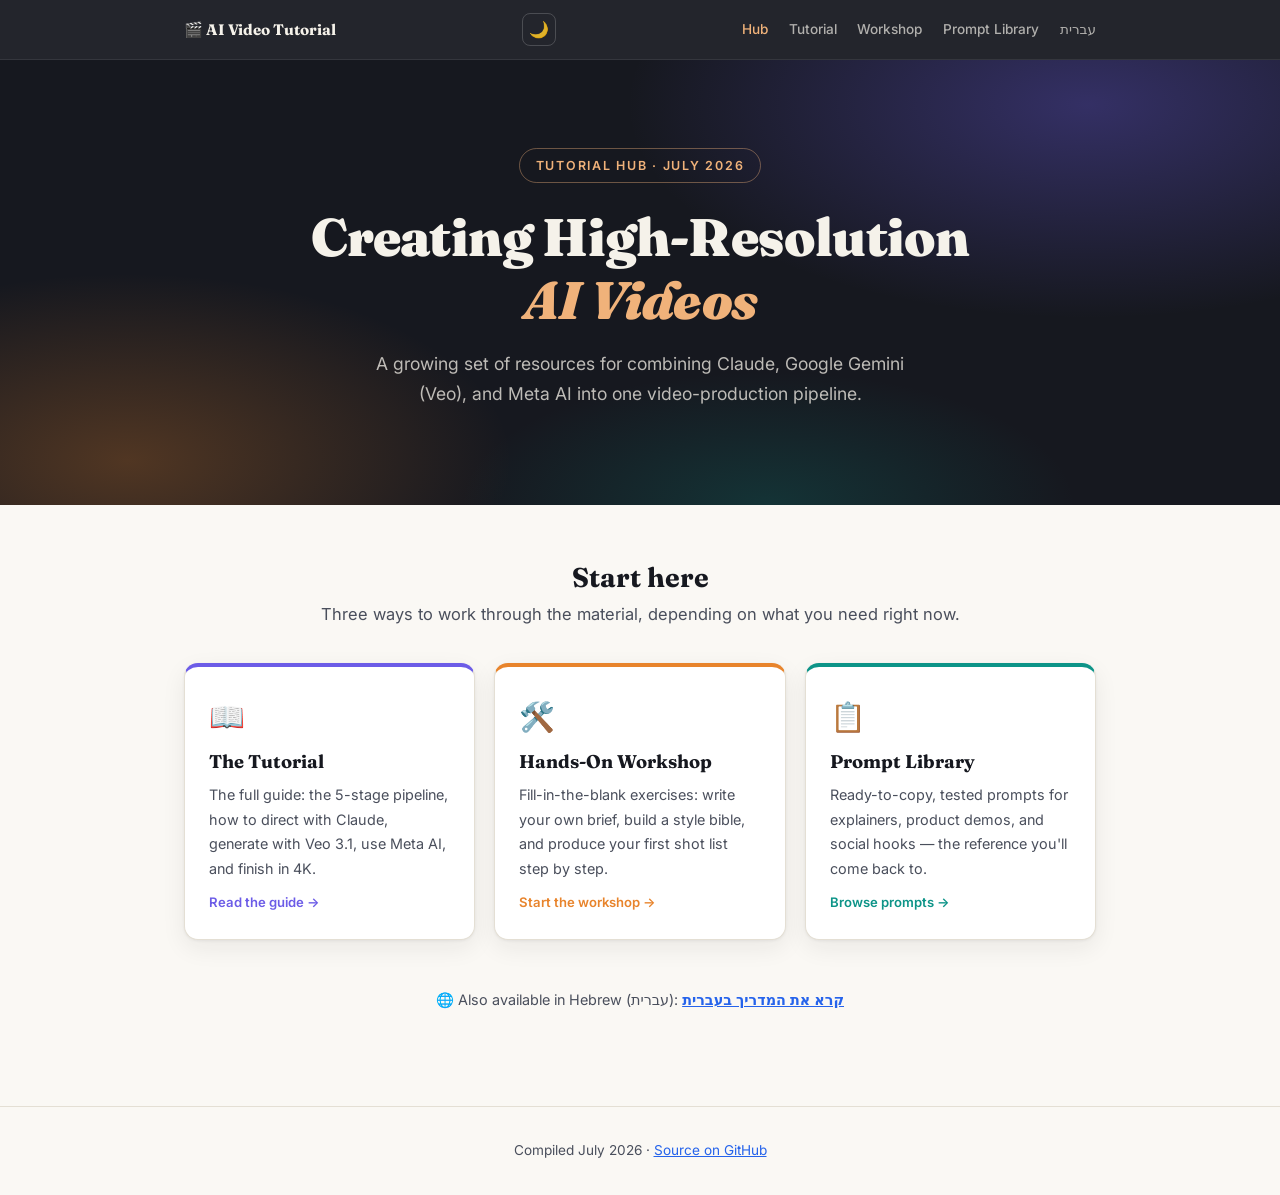
==== commit 3bb8e075: "feat: dark mode, mobile nav, accessibility, and SEO polish across the site - Add assets/site.css and" ====
--- a/index.html
+++ b/index.html
@@ -3,6 +3,7 @@
 <head>
 <meta charset="UTF-8">
 <meta name="viewport" content="width=device-width, initial-scale=1.0">
+<script>(function(){try{var t=localStorage.getItem('ai-video-tutorial-theme');if(t)document.documentElement.setAttribute('data-theme',t);}catch(e){}})();</script>
 <title>AI Video Tutorial Hub — High-Resolution AI Video Creation</title>
 <meta name="description" content="A tutorial hub for creating high-resolution AI videos with Claude, Google Gemini (Veo), and Meta AI: guide, hands-on workshop, and prompt library.">
 <meta property="og:title" content="AI Video Tutorial Hub">
@@ -11,6 +12,7 @@
 <meta property="og:image" content="https://dwolfpack.github.io/ai-video-tutorial/assets/og-image.svg">
 <meta property="og:url" content="https://dwolfpack.github.io/ai-video-tutorial/">
 <meta name="twitter:card" content="summary_large_image">
+<link rel="canonical" href="https://dwolfpack.github.io/ai-video-tutorial/">
 <link rel="icon" href="assets/favicon.svg" type="image/svg+xml">
 <link rel="preconnect" href="https://fonts.googleapis.com">
 <link rel="preconnect" href="https://fonts.gstatic.com" crossorigin>
@@ -35,6 +37,8 @@
     --blue-soft: #e3ecfd;
     --radius: 14px;
     --shadow: 0 1px 3px rgba(22,24,31,.06), 0 8px 24px rgba(22,24,31,.07);
+    --ink-fixed: #16181f;
+    --cream-fixed: #faf8f4;
   }
   * { box-sizing: border-box; }
   body {
@@ -64,7 +68,7 @@
   .site-nav .links a:hover, .site-nav .links a.active { color: #f0b27a; }
 
   .hero {
-    background: var(--ink); color: #f5f2ea;
+    background: var(--ink-fixed); color: #f5f2ea;
     padding: 5.5rem 1.5rem 5rem; position: relative; overflow: hidden; text-align: center;
   }
   .hero::before {
@@ -113,12 +117,19 @@
     border-top: 1px solid var(--line);
   }
 </style>
+<link rel="stylesheet" href="assets/site.css">
 </head>
 <body>
+
+<a class="skip-link" href="#main">Skip to content</a>
 
 <nav class="site-nav">
   <div class="site-nav-inner">
     <a class="brand" href="index.html">🎬 AI Video Tutorial</a>
+    <div class="nav-controls">
+      <button class="theme-toggle" aria-label="Toggle dark mode">🌙</button>
+      <button class="nav-toggle" aria-label="Toggle menu" aria-expanded="false">☰</button>
+    </div>
     <div class="links">
       <a href="index.html" class="active">Hub</a>
       <a href="tutorial.html">Tutorial</a>
@@ -137,7 +148,7 @@
   </div>
 </header>
 
-<div class="container">
+<div class="container" id="main">
   <div class="section-title">
     <h2>Start here</h2>
     <p>Three ways to work through the material, depending on what you need right now.</p>
@@ -171,5 +182,6 @@
   Compiled July 2026 · <a href="https://github.com/dwolfpack/ai-video-tutorial">Source on GitHub</a>
 </footer>
 
+<script src="assets/site.js" defer></script>
 </body>
 </html>
--- a/assets/site.css
+++ b/assets/site.css
@@ -0,0 +1,104 @@
+/* Shared enhancement layer — loaded AFTER each page's own <style> block so
+   these overrides win. Adds: dark mode, mobile nav, focus states, a11y. */
+
+/* ── Dark mode palette ────────────────────────────────────────────────
+   Pages keep --ink-fixed/--cream-fixed constant (hero, nav, table header,
+   step circles, prompt terminal blocks) so those "always-dark" chips don't
+   change with theme. Everything else (--paper, --card, --ink, --line, …)
+   flips together so text-on-surface pairs stay consistent. */
+@media (prefers-color-scheme: dark) {
+  :root:not([data-theme="light"]) {
+    --paper: #14161d;
+    --paper-warm: #1b1e27;
+    --card: #1f232e;
+    --line: #333a4d;
+    --ink: #e8ecf4;
+    --ink-soft: #9aa7bd;
+  }
+}
+:root[data-theme="dark"] {
+  --paper: #14161d;
+  --paper-warm: #1b1e27;
+  --card: #1f232e;
+  --line: #333a4d;
+  --ink: #e8ecf4;
+  --ink-soft: #9aa7bd;
+}
+:root[data-theme="light"] {
+  --paper: #faf8f4;
+  --paper-warm: #f3efe7;
+  --card: #ffffff;
+  --line: #e4dfd4;
+  --ink: #16181f;
+  --ink-soft: #4a4f5c;
+}
+
+/* ── Skip link ────────────────────────────────────────────────────── */
+.skip-link {
+  position: absolute; top: -3rem; left: 1rem; z-index: 200;
+  background: var(--ink-fixed, #16181f); color: var(--cream-fixed, #faf8f4);
+  padding: .6rem 1rem; border-radius: 8px; font-size: .85rem; font-weight: 600;
+  transition: top .15s;
+}
+.skip-link:focus { top: 1rem; }
+
+/* ── Focus visibility (a11y) ──────────────────────────────────────── */
+a:focus-visible, button:focus-visible, input:focus-visible, textarea:focus-visible {
+  outline: 2px solid #f0b27a; outline-offset: 2px; border-radius: 4px;
+}
+
+/* ── Nav: theme toggle + mobile hamburger ────────────────────────── */
+.site-nav-inner { position: relative; }
+.nav-controls { display: flex; align-items: center; gap: .5rem; }
+.theme-toggle, .nav-toggle {
+  background: none; border: 1px solid rgba(255,255,255,.18);
+  color: rgba(245,242,234,.85); border-radius: 8px;
+  width: 2.1rem; height: 2.1rem; font-size: 1rem;
+  display: flex; align-items: center; justify-content: center;
+  cursor: pointer; flex-shrink: 0;
+}
+.theme-toggle:hover, .nav-toggle:hover { border-color: #f0b27a; color: #f0b27a; }
+.nav-toggle { display: none; }
+
+@media (max-width: 640px) {
+  .nav-toggle { display: flex; }
+  .site-nav .links {
+    display: none;
+    flex-direction: column;
+    width: 100%;
+    order: 3;
+    padding-top: .6rem;
+    gap: .8rem;
+  }
+  .site-nav .links.open { display: flex; }
+  .site-nav-inner { flex-wrap: wrap; }
+}
+
+/* ── Back-to-top button (injected by site.js) ────────────────────── */
+#back-to-top {
+  position: fixed; bottom: 1.5rem; right: 1.5rem; z-index: 60;
+  width: 2.6rem; height: 2.6rem; border-radius: 50%;
+  background: var(--ink-fixed, #16181f); color: var(--cream-fixed, #faf8f4);
+  border: none; font-size: 1.1rem; cursor: pointer;
+  box-shadow: 0 4px 16px rgba(0,0,0,.25);
+  opacity: 0; pointer-events: none; transform: translateY(8px);
+  transition: opacity .2s, transform .2s;
+}
+#back-to-top.show { opacity: 1; pointer-events: auto; transform: translateY(0); }
+html[dir="rtl"] #back-to-top { right: auto; left: 1.5rem; }
+
+/* ── Autosave badge (workshop) ────────────────────────────────────── */
+.autosave-note {
+  font-size: .78rem; color: var(--ink-soft); text-align: center; margin-top: .6rem;
+}
+
+@media print {
+  .site-nav, #back-to-top, .skip-link { display: none !important; }
+}
+
+/* ── Small-screen refinements shared across pages ────────────────── */
+@media (max-width: 480px) {
+  .pipeline { grid-template-columns: 1fr; }
+  .split { grid-template-columns: 1fr; }
+  .timeline .t-row { grid-template-columns: 1fr; }
+}
